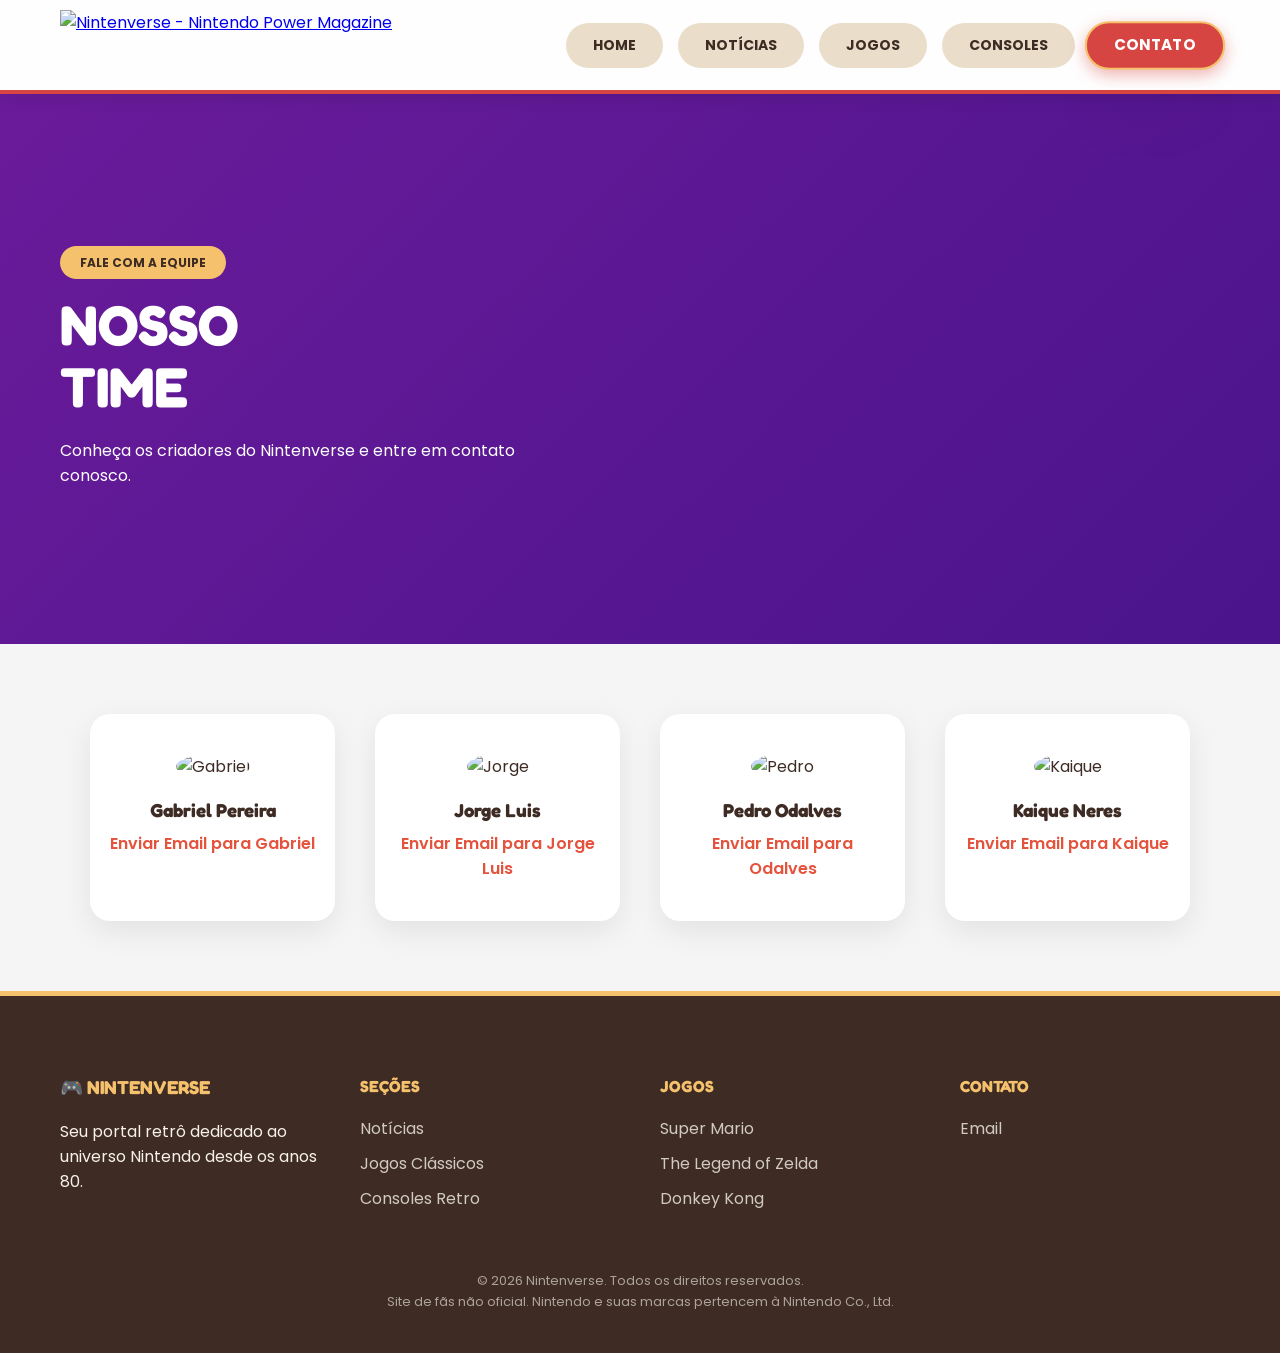
==== contato.html @ 069fa232 "Criando e adicionando contato.html Criando e adicionando contato.html" ====
<!DOCTYPE html>
<html lang="pt-BR">
<head>
    <meta charset="UTF-8">
    <link rel="preconnect" href="https://fonts.gstatic.com">
    <link href="https://fonts.googleapis.com/css2?family=Fredoka:wght@400;700&family=Bebas+Neue&family=Press+Start+2P&family=Montserrat:wght@400;700&display=swap" rel="stylesheet">
    <title>Nintenverse</title>
    <link rel="stylesheet" href="estilo/style.css">
    <meta name="viewport" content="width=device-width, initial-scale=1.0">
</head>
<body class="contato">
<header class="header">
    <div class="logo">
        <a href="index.html">
            <img src="imagens/logo.png" alt="Nintenverse - Nintendo Power Magazine">
        </a>
    </div>

    <nav>
        <a  href="index.html">Home</a>
        <a  href="noticias.html">Notícias</a>
        <a  href="jogos.html">Jogos</a>
        <a  href="consoles.html">Consoles</a>
        <a class="active" href="contato.html">Contato</a>
    </nav>
</header>
<section class="hero">
    <div class="hero-text">
        <span class="tag">FALE COM A EQUIPE</span>
        <h1>NOSSO <br>TIME</h1>
        <p>
            Conheça os criadores do Nintenverse e entre em contato conosco.
        </p>
    </div>
    <div class="hero-image">
        <img src="imagens/bowser.png" alt="Nintendo">
    </div>
</section>
<section class="contato">
    <div class="contato-grid">

        <div class="contato-card">
            <img src="imagens/gabriel.png" alt="Gabriel">
            <h3>Gabriel Pereira</h3>
            <a href="mailto:gabriel-bezerra.gb@academico.ifpb.edu.br">Enviar Email para Gabriel</a>
        </div>

        <div class="contato-card">
            <img src="imagens/Jorge.png" alt="Jorge">
            <h3>Jorge Luis</h3>
            <a href="mailto:jorge.quirino@academico.ifpb.edu.br">Enviar Email para Jorge Luis</a>
        </div>

        <div class="contato-card">
            <img src="imagens/Odalves.png" alt="Pedro">
            <h3>Pedro Odalves</h3>
            <a href="mailto:pedro@email.com">Enviar Email para Odalves</a>
        </div>

        <div class="contato-card">
            <img src="https://bakertillybr.com.br/wp-content/uploads/2016/12/imagem-sem-foto-de-perfil-do-facebook-1348864936180_956x5001.jpg" alt="Kaique">
            <h3>Kaique Neres</h3>
            <a href="mailto:kaique@email.com">Enviar Email para Kaique</a>
        </div>

    </div>
</section>
<footer class="footer">
    <div class="footer-grid">
        <div>
            <h3>🎮 NINTENVERSE</h3>
            <p>Seu portal retrô dedicado ao universo Nintendo desde os anos 80.</p>
        </div>

        <div>
            <h4>SEÇÕES</h4>
            <a href="noticias.html">Notícias</a>
            <a href="jogos.html">Jogos Clássicos</a>
            <a href="consoles.html">Consoles Retro</a>
        </div>

        <div>
            <h4>JOGOS</h4>
            <a href="mario.html">Super Mario</a>
            <a href="zelda.html">The Legend of Zelda</a>
            <a href="kong.html">Donkey Kong</a>
        </div>

        <div>
            <h4>CONTATO</h4>
            <a href="contato.html">Email</a>
        </div>
    </div>

    <p class="copyright">
        © 2026 Nintenverse. Todos os direitos reservados.<br>
        Site de fãs não oficial. Nintendo e suas marcas pertencem à Nintendo Co., Ltd.
    </p>
</footer>
</body>
</html>
---- estilo/style.css ----
@import url('https://fonts.googleapis.com/css2?family=Fredoka:wght@400;700&family=Poppins:wght@300;400;600&family=Press+Start+2P&display=swap');

:root {
    --nintendo-red: #d64541;
    --nintendo-yellow: #f5c16c;
    --nintendo-dark: #3d2b24;
    --nintendo-beige: #f7f2e8;
    --nintendo-button-off: #eaddca;
    --nintendo-dark: #3d2b24;
    --bg-bege: #f5f0e6;
    --header-blue: #3f677a;
    --wiiu-glass: rgba(255, 255, 255, 0.85);
    --border-light: rgba(61, 43, 36, 0.15);
    --text-dark: #3d2b24;
}

* {
    margin: 0;
    padding: 0;
    box-sizing: border-box;
    font-family: 'Poppins', sans-serif;
}

body {
    background-color: var(--nintendo-beige);
    background-image: radial-gradient(circle, #ffffff 0%, #f0e4d0 100%);
    color: var(--text-dark);
}

.header {
    background: var(--wiiu-glass);
    backdrop-filter: blur(12px);
    -webkit-backdrop-filter: blur(12px);
    color: var(--nintendo-red);
    display: flex;
    justify-content: space-between;
    align-items: center;
    padding: 10px 60px;
    border-bottom: 4px solid var(--nintendo-red);
    box-shadow: 0px 4px 15px rgba(0, 0, 0, 0.1);
    position: sticky;
    top: 0;
    z-index: 1000;
}

.logo img {
    height: 70px;
    width: auto;
    display: block;
}

nav {
    display: flex;
    align-items: center;
}

nav a {
    background-color: var(--nintendo-button-off);
    color: var(--nintendo-dark);
    text-decoration: none;
    text-transform: uppercase;
    font-weight: 700;
    padding: 10px 25px;
    margin-left: 15px;
    border-radius: 50px;
    border: 2px solid transparent;
    transition: all 0.4s cubic-bezier(0.175, 0.885, 0.32, 1.275);
    font-size: 14px;
}

nav a:hover,
nav a.active {
    background-color: var(--nintendo-red);
    color: white;
    border: 2px solid var(--nintendo-yellow);
    transform: scale(1.08);
    box-shadow: 0 5px 15px rgba(214, 69, 65, 0.4);
}

.hero {
    position: relative;
    overflow: hidden;
    min-height: 550px;
    display: flex;
    align-items: center;
    color: white;
    padding: 60px;
    gap: 40px;
}

body.home .hero { background: linear-gradient(135deg, #d63c2f, #b83227); }
body.noticias .hero { background: linear-gradient(135deg, #556b2f, #3f4f1e); }
body.jogos .hero { background: linear-gradient(135deg, #ff7b00, #ff3c00); }
body.consoles .hero { background: linear-gradient(135deg, #1e3c72, #2a5298); }
body.contato .hero { background: linear-gradient(135deg, #6a1b9a, #4a148c); }

.hero-text {
    max-width: 50%;
    z-index: 5;
}

.hero-text h1 {
    font-family: 'Fredoka', sans-serif;
    font-size: 56px;
    margin: 20px 0;
    line-height: 1.1;
}

.hero-text p {
    max-width: 500px;
    line-height: 1.6;
}

.tag {
    background: var(--nintendo-yellow);
    color: var(--nintendo-dark);
    padding: 8px 20px;
    border-radius: 50px;
    font-weight: bold;
    font-size: 12px;
}

.hero-image img {
    position: absolute;
    right: 80px;
    bottom: -30px;
    height: 110%;
    width: auto;
    z-index: 10;
    pointer-events: none;
    filter: drop-shadow(0 15px 30px rgba(0,0,0,0.3));
}

.explore,
.news,
.news-page,
.consoles-list {
    background: white; 
    padding: 80px 60px;
    width: 100%;
}

.badge {
    color: white;
    padding: 10px 30px;
    border-radius: 50px;
    display: inline-block;
    margin-bottom: 20px;
    font-weight: 700;
    box-shadow: 0 4px 10px rgba(214, 69, 65, 0.2);
}

body.home .badge {
    background: linear-gradient(135deg, #d63c2f, #b83227);
}

body.noticias .badge {
    background: linear-gradient(135deg, #556b2f, #3f4f1e);
}

body.consoles .badge {
    background: linear-gradient(135deg, #1e3c72, #2a5298);
}

body.jogos .badge {
    background: linear-gradient(135deg, #ff7b00, #ff3c00);
}

.cards,
.news-cards {
    display: grid;
    grid-template-columns: repeat(3, 1fr);
    gap: 30px;
    margin-top: 60px;
}

.card {
    border-radius: 35px;
    padding: 40px;
    border: 3px solid var(--nintendo-dark);
    transition: 0.35s;
    color: white;
}

.card:hover {
    transform: translateY(-10px);
}

.card.red { background: #d64541; }
.card.blue { background: #4f7d95; }
.card.yellow { background: #e5b15c; }

.mini-tag {
    font-family: 'Press Start 2P';
    font-size: 9px;
    background: rgba(0,0,0,0.1);
    padding: 5px 10px;
    border-radius: 8px;
    display: inline-block;
    margin-bottom: 10px;
}

.news-header h2 {
    font-family: 'Fredoka', sans-serif;
    color: var(--nintendo-dark);
}

.news-cards article {
    background: var(--nintendo-beige);
    border-radius: 25px; 
    overflow: hidden;
    border: 2px solid var(--border-light);
    transition: all 0.4s ease;
    display: flex;
    flex-direction: column;
}

.news-cards article img {
    width: 100%;
    height: 200px;
    object-fit: cover;
    border-bottom: 2px solid var(--border-light);
}

.news-cards article span {
    padding: 15px 20px 0;
    font-size: 12px;
    color: #8e7e78;
    font-weight: 600;
}

.news-cards article h3 {
    padding: 10px 20px 25px;
    font-size: 19px;
    color: var(--nintendo-dark);
}

.news-cards article:hover {
    transform: translateY(-8px);
    border-color: var(--nintendo-red);
    box-shadow: 0 15px 30px rgba(0, 0, 0, 0.1);
}

.news-grid {
    display: grid;
    grid-template-columns: repeat(auto-fit, minmax(320px, 1fr));
    gap: 40px;
    margin-top: 50px;
}

.news-card {
    background: var(--nintendo-beige);
    border-radius: 30px;
    overflow: hidden;
    border: 2px solid var(--border-light);
    transition: 0.4s ease;
    display: flex;
    flex-direction: column;
}

.news-card img {
    width: 100%;
    height: 220px;
    object-fit: cover;
}

.news-content {
    padding: 25px;
}

.news-content span {
    font-size: 12px;
    font-weight: 600;
    color: #8e7e78;
}

.news-content h3 {
    margin: 10px 0;
    font-family: 'Fredoka', sans-serif;
}

.news-content p {
    font-size: 14px;
    margin-bottom: 15px;
}

.news-content a {
    text-decoration: none;
    font-weight: bold;
    color: var(--nintendo-red);
}

.news-card:hover {
    transform: translateY(-10px);
    border-color: var(--nintendo-red);
    box-shadow: 0 20px 35px rgba(0,0,0,0.1);
}

.contato {
    background: #f5f5f5;
}

.contato-grid {
    display: grid;
    grid-template-columns: repeat(auto-fit, minmax(230px, 1fr));
    padding: 70px 50px;
    gap: 40px;
    max-width: 1200px;
    margin: 0 auto;
}

.contato-card {
    background: white;
    padding: 40px 20px;
    border-radius: 20px;
    text-align: center;
    box-shadow: 0 10px 30px rgba(0,0,0,0.08);
    transition: 0.3s;
}

.contato-card:hover {
    transform: translateY(-8px);
}

.contato-card img {
    width: 140px;
    height: 140px;
    border-radius: 50%;
    object-fit: cover;
    margin-bottom: 20px;
}

.contato-card h3 {
    font-family: 'Fredoka', sans-serif;
    margin-bottom: 10px;
}

.contato-card a {
    text-decoration: none;
    color: #e5533d;
    font-weight: 600;
}

.contato-card a:hover {
    text-decoration: underline;
}

.footer {
    background: var(--nintendo-dark);
    color: var(--nintendo-beige);
    padding: 80px 60px 40px;
    border-top: 5px solid var(--nintendo-yellow);
}

.footer-grid {
    display: grid;
    grid-template-columns: repeat(4, 1fr);
    gap: 40px;
}

.footer h3, .footer h4 {
    color: var(--nintendo-yellow);
    font-family: 'Fredoka', sans-serif;
    margin-bottom: 20px;
}

.footer a {
    display: block;
    color: var(--nintendo-beige);
    text-decoration: none;
    margin-top: 10px;
    opacity: 0.8;
    transition: 0.3s;
}

.footer a:hover {
    opacity: 1;
    color: var(--nintendo-red);
    transform: translateX(5px);
}

.copyright {
    text-align: center;
    margin-top: 60px;
    font-size: 13px;
    opacity: 0.6;
    line-height: 1.6;
}

.console-content {
    background: white;
    padding: 80px 60px;
    display: flex;
    gap: 60px;
    align-items: center;
}

.console-image {
    flex: 1;
    text-align: center;
}

.console-image img {
    max-width: 100%;
    filter: drop-shadow(0 25px 35px rgba(0,0,0,0.25));
}

.console-history {
    flex: 1;
}

.section-header {
    margin-bottom: 40px;
}

.section-header h2 {
    font-family: 'Fredoka', sans-serif;
    font-size: 32px;
    margin-top: 15px;
}

.console-grid {
    display: grid;
    grid-template-columns: repeat(auto-fit, minmax(300px, 1fr));
    gap: 35px;
}

.console-card {
    background-color: var(--bg-bege);
    border-radius: 28px;
    overflow: hidden;
    display: flex;
    flex-direction: column;
    position: relative;
    box-shadow:
        0 10px 25px rgba(0,0,0,0.08),
        inset 0 1px 0 rgba(255,255,255,0.6);
    transition:
        transform 0.35s ease,
        box-shadow 0.35s ease;
}

.console-card:hover {
    transform: translateY(-12px) scale(1.01);
    box-shadow:
        0 20px 40px rgba(0,0,0,0.12);
}

.console-card.highlight {
    background: linear-gradient(135deg, #ffffff, #f0f6fa);
    border: 3px solid #1e3c72;
}

.console-year {
    position: absolute;
    top: 18px;
    left: 18px;
    color: white;
    font-size: 12px;
    font-weight: bold;
    padding: 6px 14px;
    border-radius: 50px;
    box-shadow: 0 5px 15px rgba(0,0,0,0.2);
    z-index: 2;
}

body.consoles .console-year {
    background: linear-gradient(135deg, #1e3c72, #2a5298);
}

body.jogos .console-year {
    background: linear-gradient(135deg, #ff7b00, #ff3c00);
}


.console-img-box {
    height: 200px;
    overflow: hidden;
    position: relative;
}

.console-img-box::after {
    content: "";
    position: absolute;
    inset: 0;
    background: linear-gradient(
        to bottom,
        rgba(0,0,0,0) 60%,
        rgba(0,0,0,0.35)
    );
}

.console-img-box img {
    width: 100%;
    height: 100%;
    object-fit: cover;
    transition: transform 0.6s ease;
}

.console-card:hover .console-img-box img {
    transform: scale(1.08);
}

.console-info {
    padding: 25px;
    flex-grow: 1;
    display: flex;
    flex-direction: column;
}

.console-info h3 {
    font-family: 'Fredoka', sans-serif;
    font-size: 23px;
    letter-spacing: 0.3px;
    margin-bottom: 10px;
    color: var(--nintendo-dark);
}

.console-info p {
    font-size: 14px;
    color: #4f4f4f;
    line-height: 1.6;
    margin-bottom: 15px;
}

.specs {
    list-style: none;
    padding: 0;
    margin-bottom: 20px;
}

.specs li {
    font-size: 13px;
    display: flex;
    align-items: center;
    gap: 10px;
    background: rgba(255,255,255,0.5);
    padding: 6px 10px;
    border-radius: 8px;
    margin-bottom: 6px;
    color: var(--nintendo-dark);
}

.btn-outline {
    margin-top: auto;
    align-self: flex-start;
    padding: 10px 18px;
    border-radius: 30px;
    font-size: 12px;
    font-weight: bold;
    text-decoration: none;
    color: var(--header-blue);
    border: 2px solid var(--header-blue);
    transition: 0.3s ease;
    letter-spacing: 0.5px;
}

.btn-outline:hover {
    background: var(--header-blue);
    color: white;
}

.game-detail {
    display: grid;
    grid-template-columns: 1.3fr 1fr 0.8fr;
    gap: 40px;
    padding: 60px 8%;
}

.game-detail-image img {
    width: 100%;
    max-width: 520px;
    border-radius: 16px;
}

.game-detail-text h1 {
    font-family: 'Fredoka', sans-serif;
    font-size: 38px;
    margin-bottom: 16px;
}

.game-detail-text p {
    font-family: 'Montserrat', sans-serif;
    font-size: 15px;
    line-height: 1.7;
    color: #444;
    margin-bottom: 14px;
}

.game-detail-text .highlight {
    font-weight: 700;
    font-size: 17px;
    color: #111;
}

.game-detail-text .credits {
    font-size: 13px;
    color: #777;
}

.related-games {
    background: #fff;
    border-radius: 16px;
    padding: 18px;
    box-shadow: 0 8px 25px rgba(0,0,0,0.08);
}

.related-games h3 {
    font-family: 'Fredoka', sans-serif;
    font-size: 18px;
    margin-bottom: 14px;
}

.related-grid {
    display: grid;
    grid-template-columns: 1fr 1fr;
    gap: 10px;
}

.related-card {
    text-decoration: none;
    background: #f7f7f7;
    border-radius: 12px;
    overflow: hidden;
    transition: 0.25s;
    display: flex;
    flex-direction: column;
}

.related-card img {
    width: 100%;
    height: 75px;
    object-fit: cover;
}

.related-card span {
    font-family: 'Montserrat', sans-serif;
    font-size: 12px;
    padding: 6px 8px;
    color: #333;
}

.related-card:hover {
    transform: translateY(-3px);
    background: #ececec;
}

.back-button-container {
    margin-top: 15px;
    text-align: center;
}

.back-button {
    display: inline-block;
    padding: 10px 14px;
    background-color: #ff6b00;
    color: white;
    text-decoration: none;
    border-radius: 8px;
    font-size: 14px;
    font-weight: bold;
    transition: 0.2s;
}

.back-button:hover {
    background-color: #e65c00;
    transform: translateY(-1px);
}

.tags-section {
    padding: 10px 8% 50px;
}

.tags-section h2 {
    font-family: 'Fredoka', sans-serif;
    font-size: 22px;
    margin-bottom: 16px;
}

.tags {
    display: flex;
    flex-wrap: wrap;
    gap: 10px;
}

.tags span {
    background: #f2f2f2;
    padding: 6px 12px;
    border-radius: 20px;
    font-family: 'Montserrat', sans-serif;
    font-size: 13px;
}


@media (max-width: 768px) {

    .header {
        flex-direction: column;
        gap: 18px;
        padding: 18px;
        text-align: center;
    }

    .logo img {
        width: 150px;
        height: auto;
    }

    nav {
        flex-wrap: wrap;
        justify-content: center;
        gap: 10px;
    }

    nav a {
        margin-left: 0;
        font-size: 13px;
        padding: 8px 16px;
    }

    .hero {
        flex-direction: column;
        text-align: center;
        padding: 40px 20px;
        min-height: auto;
    }

    .hero-text {
        max-width: 100%;
    }

    .hero-text h1 {
        font-size: 30px;
    }

    .hero-text p {
        font-size: 14px;
    }

    .hero-image img {
        position: relative;
        right: auto;
        bottom: auto;
        height: auto;
        width: 220px;
        margin-top: 20px;
    }

    .cards,
    .news-cards,
    .news-grid,
    .console-grid {
        grid-template-columns: 1fr;
    }

    .game-detail {
        grid-template-columns: 1fr;
        padding: 40px 20px;
    }

    .footer {
        padding: 40px 20px;
        text-align: center;
    }

    .footer-grid {
        grid-template-columns: 1fr;
    }
}

@media (min-width: 769px) and (max-width: 1024px) {

    .header {
        padding: 20px 30px;
    }

    .logo img {
        width: 170px;
        height: auto;
    }

    .hero {
        padding: 50px 30px;
    }

    .hero-text h1 {
        font-size: 40px;
    }

    .hero-image img {
        height: 85%;
        right: 20px;
    }

    .game-detail {
        grid-template-columns: 1fr 1fr;
    }

    .footer-grid {
        grid-template-columns: repeat(2, 1fr);
    }
}
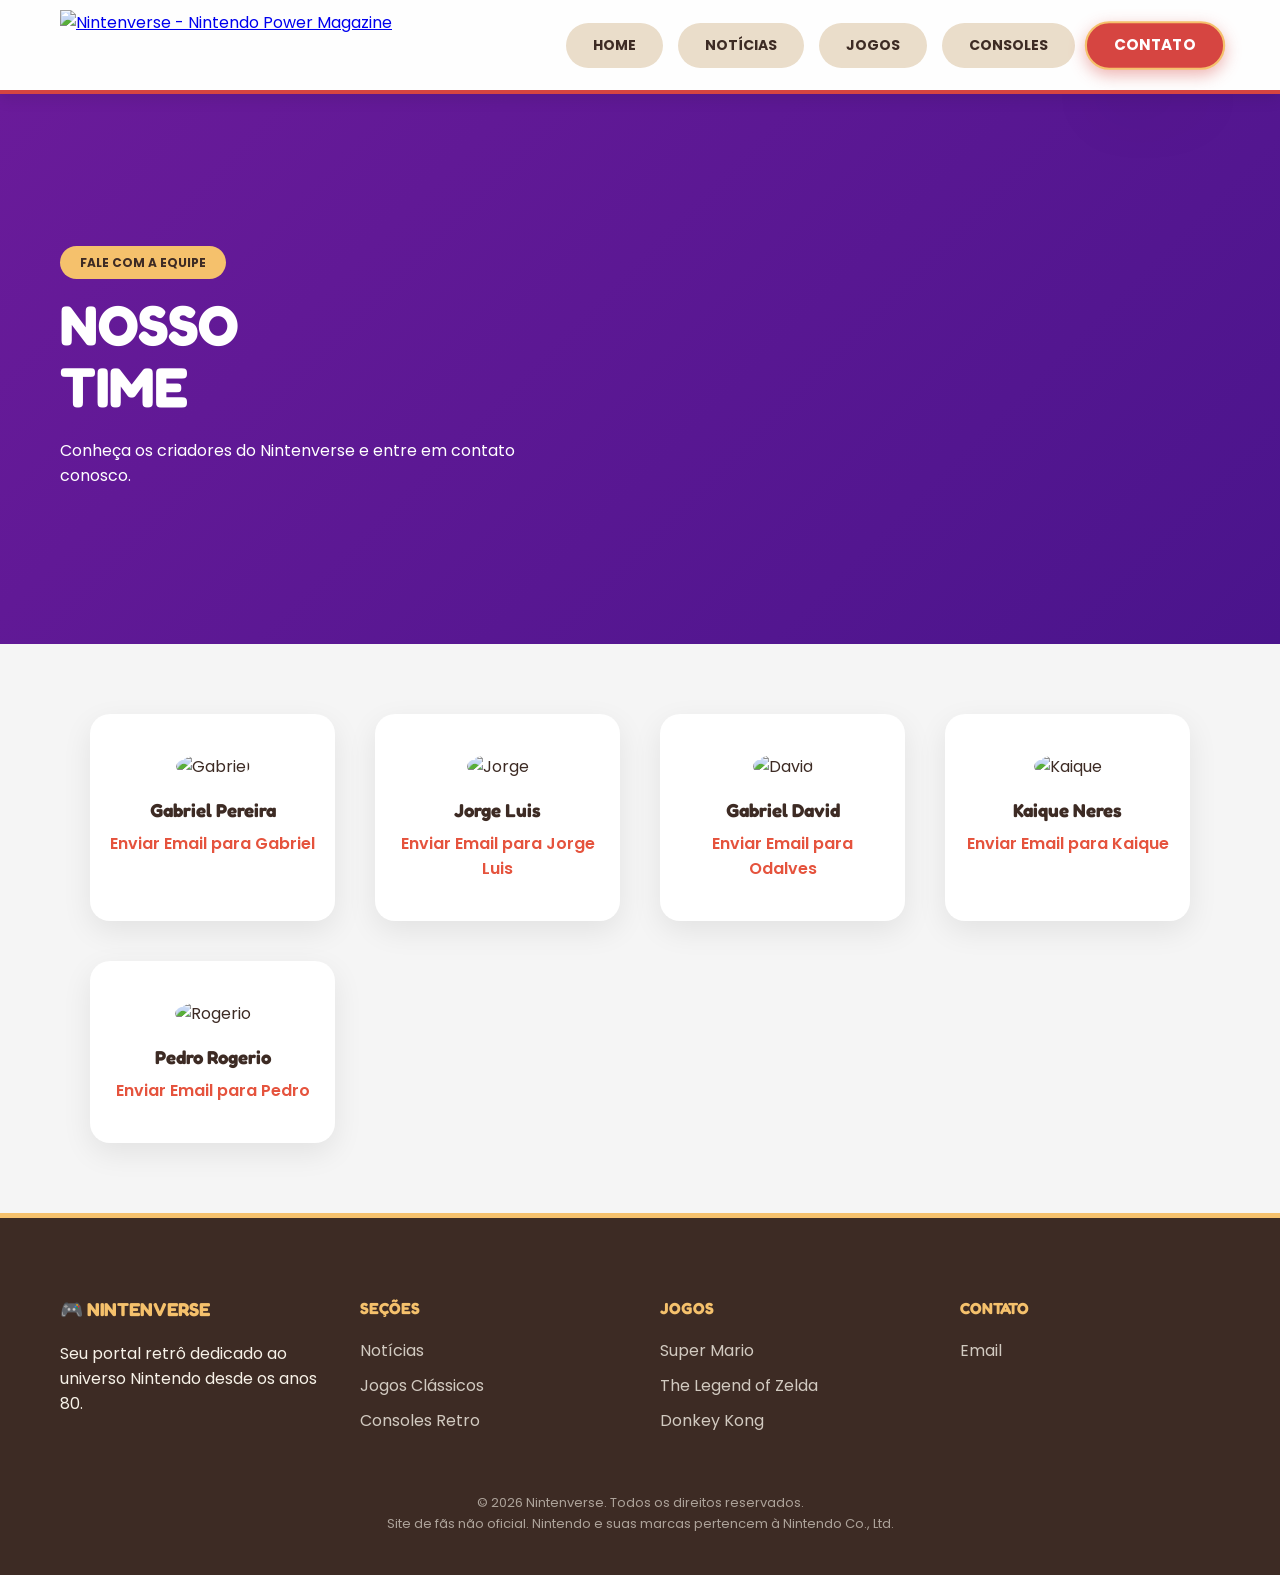
==== commit 9540c841: "Revise contato.html with new team member details Updated contact information and added new team memb" ====
--- a/contato.html
+++ b/contato.html
@@ -52,15 +52,21 @@
         </div>
 
         <div class="contato-card">
-            <img src="imagens/Odalves.png" alt="Pedro">
-            <h3>Pedro Odalves</h3>
-            <a href="mailto:pedro@email.com">Enviar Email para Odalves</a>
+            <img src="https://bakertillybr.com.br/wp-content/uploads/2016/12/imagem-sem-foto-de-perfil-do-facebook-1348864936180_956x5001.jpg" alt="David">
+            <h3>Gabriel David</h3>
+            <a href="mailto:gabrieldavid@gmail.com">Enviar Email para Odalves</a>
         </div>
 
         <div class="contato-card">
             <img src="https://bakertillybr.com.br/wp-content/uploads/2016/12/imagem-sem-foto-de-perfil-do-facebook-1348864936180_956x5001.jpg" alt="Kaique">
             <h3>Kaique Neres</h3>
-            <a href="mailto:kaique@email.com">Enviar Email para Kaique</a>
+            <a href="mailto:kaique@gmail.com">Enviar Email para Kaique</a>
+        </div>
+
+        <div class="contato-card">
+            <img src="https://bakertillybr.com.br/wp-content/uploads/2016/12/imagem-sem-foto-de-perfil-do-facebook-1348864936180_956x5001.jpg" alt="Rogerio">
+            <h3>Pedro Rogerio</h3>
+            <a href="mailto:alemaokaser@gmail.com">Enviar Email para Pedro</a>
         </div>
 
     </div>
@@ -98,4 +104,4 @@
     </p>
 </footer>
 </body>
-</html>+</html>
